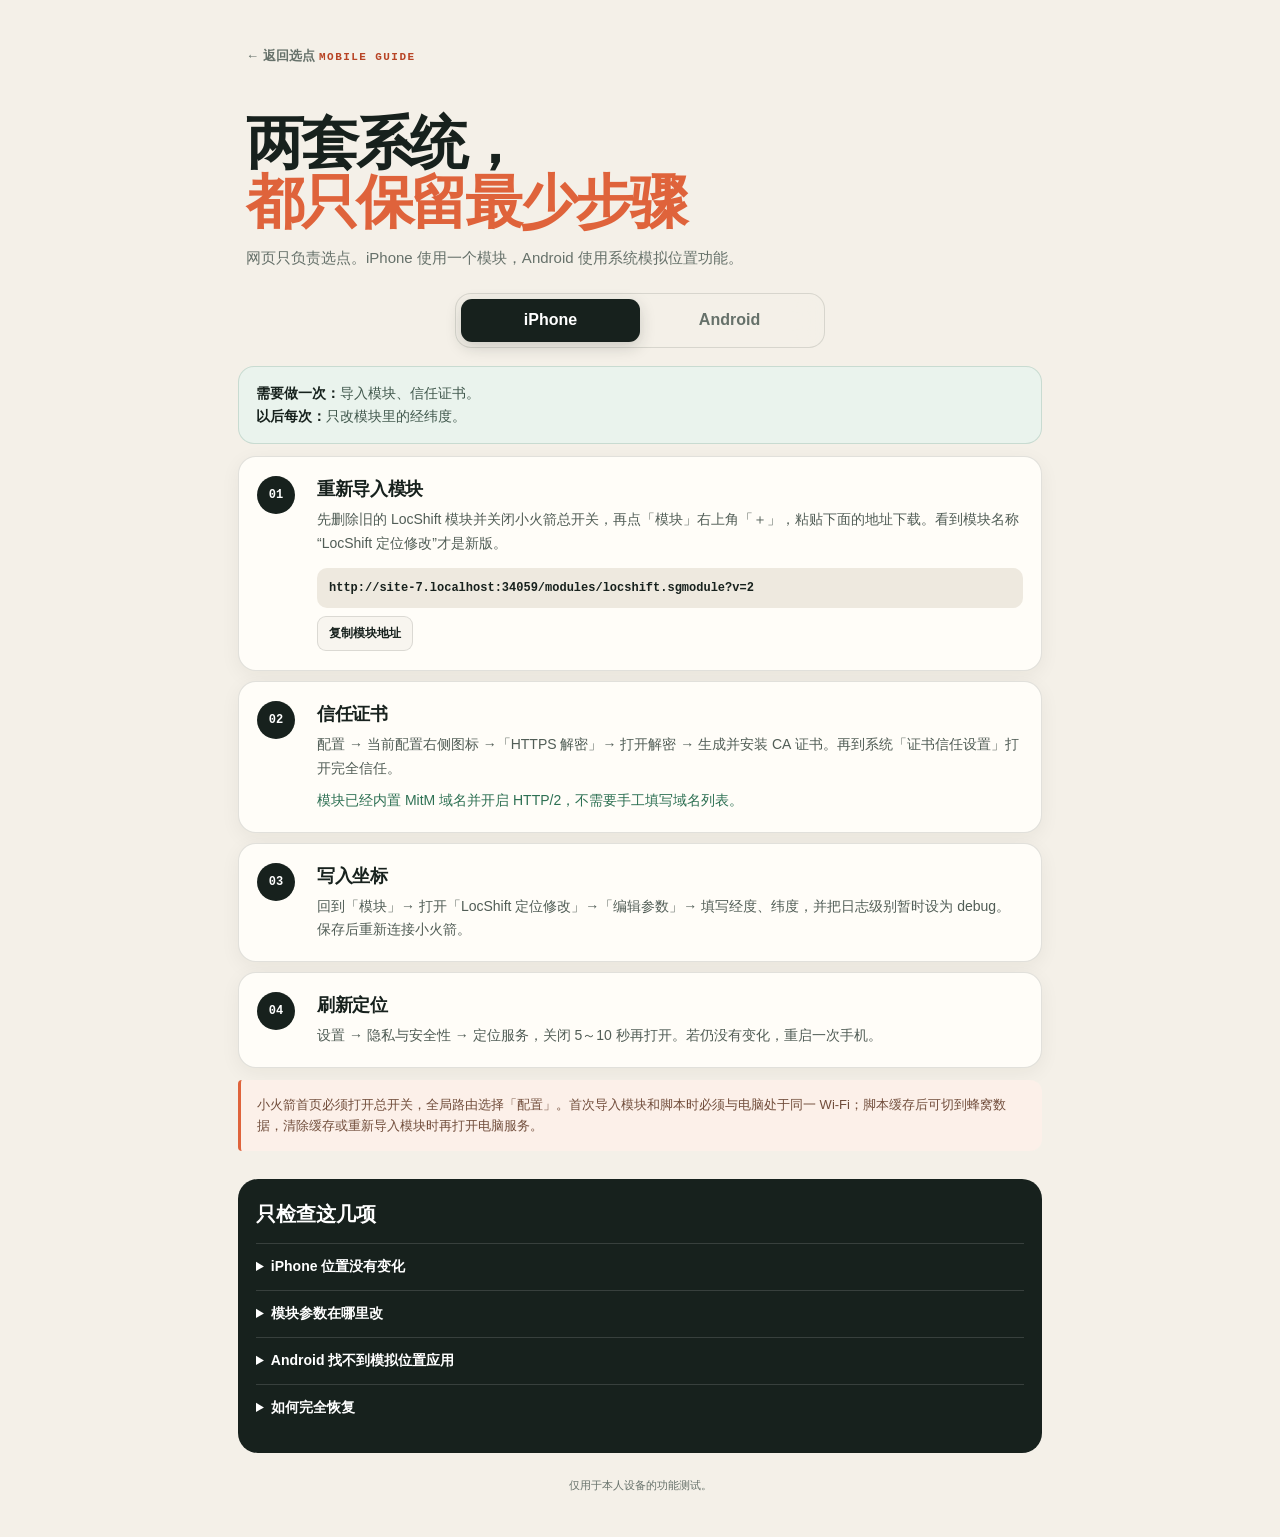
==== guide.html @ 497590f0 "Force clean module reimport and update guide" ====
<!doctype html>
<html lang="zh-CN">
<head>
  <meta charset="utf-8">
  <meta name="viewport" content="width=device-width, initial-scale=1, viewport-fit=cover">
  <meta name="theme-color" content="#f4f0e8">
  <title>LocShift · 手机教程</title>
  <link rel="stylesheet" href="guide.css">
</head>
<body>
  <main class="page">
    <header class="hero">
      <a class="back" href="./">← 返回选点</a>
      <span class="eyebrow">MOBILE GUIDE</span>
      <h1>两套系统，<br><em>都只保留最少步骤</em></h1>
      <p>网页只负责选点。iPhone 使用一个模块，Android 使用系统模拟位置功能。</p>
    </header>

    <div class="tabs" role="tablist" aria-label="选择手机系统">
      <button type="button" role="tab" data-platform="ios" class="active">iPhone</button>
      <button type="button" role="tab" data-platform="android">Android</button>
    </div>

    <section class="platform-panel active" data-platform-panel="ios">
      <div class="summary"><b>需要做一次：</b>导入模块、信任证书。<br><b>以后每次：</b>只改模块里的经纬度。</div>
      <article class="card">
        <span class="step">01</span>
        <div><h2>重新导入模块</h2><p>先删除旧的 LocShift 模块并关闭小火箭总开关，再点「模块」右上角「＋」，粘贴下面的地址下载。看到模块名称“LocShift 定位修改”才是新版。</p><code id="ios-module-url">…/modules/locshift.sgmodule?v=2</code><button type="button" class="copy" data-copy="ios-module-url">复制模块地址</button></div>
      </article>
      <article class="card">
        <span class="step">02</span>
        <div><h2>信任证书</h2><p>配置 → 当前配置右侧图标 →「HTTPS 解密」→ 打开解密 → 生成并安装 CA 证书。再到系统「证书信任设置」打开完全信任。</p><p class="hint">模块已经内置 MitM 域名并开启 HTTP/2，不需要手工填写域名列表。</p></div>
      </article>
      <article class="card">
        <span class="step">03</span>
        <div><h2>写入坐标</h2><p>回到「模块」→ 打开「LocShift 定位修改」→「编辑参数」→ 填写经度、纬度，并把日志级别暂时设为 debug。保存后重新连接小火箭。</p></div>
      </article>
      <article class="card">
        <span class="step">04</span>
        <div><h2>刷新定位</h2><p>设置 → 隐私与安全性 → 定位服务，关闭 5～10 秒再打开。若仍没有变化，重启一次手机。</p></div>
      </article>
      <div class="warning">小火箭首页必须打开总开关，全局路由选择「配置」。首次导入模块和脚本时必须与电脑处于同一 Wi-Fi；脚本缓存后可切到蜂窝数据，清除缓存或重新导入模块时再打开电脑服务。</div>
    </section>

    <section class="platform-panel" data-platform-panel="android">
      <div class="summary"><b>无需代理、证书或 Root。</b><br>首次选择模拟位置应用，以后只需粘贴坐标并启动。</div>
      <article class="card">
        <span class="step">01</span>
        <div><h2>准备模拟位置应用</h2><p>从应用商店安装任意可靠的模拟定位应用。网页不绑定具体应用。</p></div>
      </article>
      <article class="card">
        <span class="step">02</span>
        <div><h2>开启开发者选项</h2><p>设置 → 关于手机 → 连续点击「版本号」约 7 次，直到提示已进入开发者模式。</p></div>
      </article>
      <article class="card">
        <span class="step">03</span>
        <div><h2>选择模拟位置应用</h2><p>设置 → 系统 → 开发者选项 →「选择模拟位置应用」→ 选中刚安装的应用。</p></div>
      </article>
      <article class="card">
        <span class="step">04</span>
        <div><h2>粘贴并启动</h2><p>在本站选点，点「复制坐标」，粘贴到模拟定位应用并启动。停止应用或重启手机即可恢复真实位置。</p></div>
      </article>
      <div class="warning">不同品牌的开发者选项位置略有差异，可搜索“手机品牌 + 开发者选项 + 模拟位置应用”。</div>
    </section>

    <section class="faq">
      <h2>只检查这几项</h2>
      <details><summary>iPhone 位置没有变化</summary><p>确认小火箭总开关已开、模块已启用、HTTPS 解密已开、证书完全信任；再断连一次小火箭并重启定位服务。室内比户外更容易看到网络定位结果。</p></details>
      <details><summary>模块参数在哪里改</summary><p>小火箭「模块」中不要只点开关，要点击「LocShift 定位测试」进入详情，选择「编辑参数」。修改后保存，并重新连接小火箭。</p></details>
      <details><summary>Android 找不到模拟位置应用</summary><p>部分品牌把该选项放在「开发者选项 → 调试」或「位置模拟」中。请确认已安装支持模拟定位的应用，并且已开启开发者选项。</p></details>
      <details><summary>如何完全恢复</summary><p>iPhone 关闭模块或小火箭总开关，再关开定位服务。Android 停止模拟定位应用，或把「选择模拟位置应用」改为「无」。</p></details>
    </section>

    <footer>仅用于本人设备的功能测试。</footer>
  </main>
  <div class="toast" id="toast" role="status"></div>
  <script src="guide.js"></script>
</body>
</html>
---- guide.css ----
:root {
  --ink: #17211d;
  --muted: #66716a;
  --paper: #f4f0e8;
  --card: #fffdf8;
  --line: rgba(23, 33, 29, .13);
  --accent: #df633b;
  --accent-dark: #b84425;
  --sans: "Avenir Next", -apple-system, BlinkMacSystemFont, "Segoe UI", "PingFang SC", "Microsoft YaHei", sans-serif;
  --mono: "SFMono-Regular", "Cascadia Mono", Consolas, monospace;
}

* { box-sizing: border-box; }
html, body { width: 100%; max-width: 100vw; }
body { margin: 0; overflow-x: hidden; background: var(--paper); color: var(--ink); font-family: var(--sans); -webkit-font-smoothing: antialiased; }
button { color: inherit; font: inherit; cursor: pointer; }
.page { width: 100%; max-width: 840px; overflow-x: clip; margin: 0 auto; padding: max(22px, env(safe-area-inset-top)) 18px calc(40px + env(safe-area-inset-bottom)); }
.hero { padding: 24px 8px 22px; }
.back { display: inline-block; margin-bottom: 36px; color: var(--muted); font-size: 13px; font-weight: 700; text-decoration: none; }
.eyebrow { color: var(--accent-dark); font: 700 11px/1.2 var(--mono); letter-spacing: .13em; }
h1 { margin: 12px 0 14px; font-size: clamp(34px, 8vw, 58px); line-height: 1.02; letter-spacing: -.055em; }
h1 em { color: var(--accent); font-style: normal; }
.hero p { max-width: 600px; margin: 0; color: var(--muted); font-size: 15px; line-height: 1.7; }

.tabs { position: sticky; z-index: 10; top: 0; display: grid; grid-template-columns: 1fr 1fr; max-width: 370px; margin: 0 auto 18px; padding: 5px; border: 1px solid var(--line); border-radius: 16px; background: rgba(244, 240, 232, .92); backdrop-filter: blur(14px); }
.tabs button { min-height: 43px; border: 0; border-radius: 11px; background: transparent; color: var(--muted); font-weight: 800; }
.tabs button.active { background: var(--ink); color: white; box-shadow: 0 5px 16px rgba(23, 33, 29, .18); }
.platform-panel { display: none; }
.platform-panel.active { display: block; animation: enter .22s ease-out; }
@keyframes enter { from { opacity: 0; transform: translateY(5px); } to { opacity: 1; transform: none; } }
.summary { margin-bottom: 12px; padding: 15px 17px; border: 1px solid rgba(45, 112, 83, .18); border-radius: 16px; background: #eaf3ed; color: #42594e; font-size: 14px; line-height: 1.65; }
.summary b { color: var(--ink); }
.card { display: grid; grid-template-columns: 48px minmax(0, 1fr); gap: 12px; margin-bottom: 10px; padding: 19px 18px; border: 1px solid var(--line); border-radius: 18px; background: var(--card); box-shadow: 0 5px 20px rgba(35, 28, 20, .055); }
.card > div { min-width: 0; }
.step { display: grid; width: 38px; height: 38px; place-items: center; border-radius: 50%; background: var(--ink); color: white; font: 700 12px/1 var(--mono); }
.card h2 { margin: 1px 0 7px; font-size: 18px; letter-spacing: -.02em; }
.card p { margin: 0; color: #515d56; font-size: 14px; line-height: 1.7; }
.hint { margin-top: 8px !important; color: #2d7053 !important; }
code { display: block; max-width: 100%; overflow-wrap: anywhere; word-break: break-word; margin: 12px 0 8px; padding: 11px 12px; border-radius: 10px; background: #eee9df; font: 600 12px/1.55 var(--mono); }
.copy { padding: 8px 11px; border: 1px solid var(--line); border-radius: 9px; background: #f8f5ef; font-size: 12px; font-weight: 700; }
.warning { margin: 12px 0 2px; padding: 14px 16px; border-left: 3px solid var(--accent); border-radius: 4px 12px 12px 4px; background: #fcf0e9; color: #714d3b; font-size: 13px; line-height: 1.65; }

.faq { margin-top: 28px; padding: 22px 18px; border-radius: 20px; background: var(--ink); color: white; }
.faq h2 { margin: 0 0 15px; font-size: 20px; }
.faq details { border-top: 1px solid rgba(255,255,255,.14); }
.faq summary { padding: 14px 0; font-size: 14px; font-weight: 700; cursor: pointer; }
.faq p { margin: -3px 0 15px; color: rgba(255,255,255,.7); font-size: 13px; line-height: 1.7; }
footer { padding: 25px 0 4px; color: var(--muted); font-size: 11px; text-align: center; }
.toast { position: fixed; right: 14px; bottom: calc(14px + env(safe-area-inset-bottom)); left: 14px; z-index: 20; margin: auto; max-width: 360px; padding: 12px 15px; border-radius: 12px; background: var(--ink); color: white; font-size: 13px; text-align: center; opacity: 0; transform: translateY(8px); pointer-events: none; transition: .2s; }
.toast.show { opacity: 1; transform: none; }

@media (max-width: 560px) {
  .page { width: 100vw; max-width: 100vw; padding-inline: 12px; }
  .tabs { width: 100%; max-width: 366px; }
  .card { width: 100%; max-width: 100%; }
  .hero { padding: 14px 5px 20px; }
  .back { margin-bottom: 28px; }
  .card { grid-template-columns: 40px minmax(0, 1fr); gap: 9px; padding: 16px 14px; }
  .step { width: 34px; height: 34px; }
  .card h2 { font-size: 17px; }
}
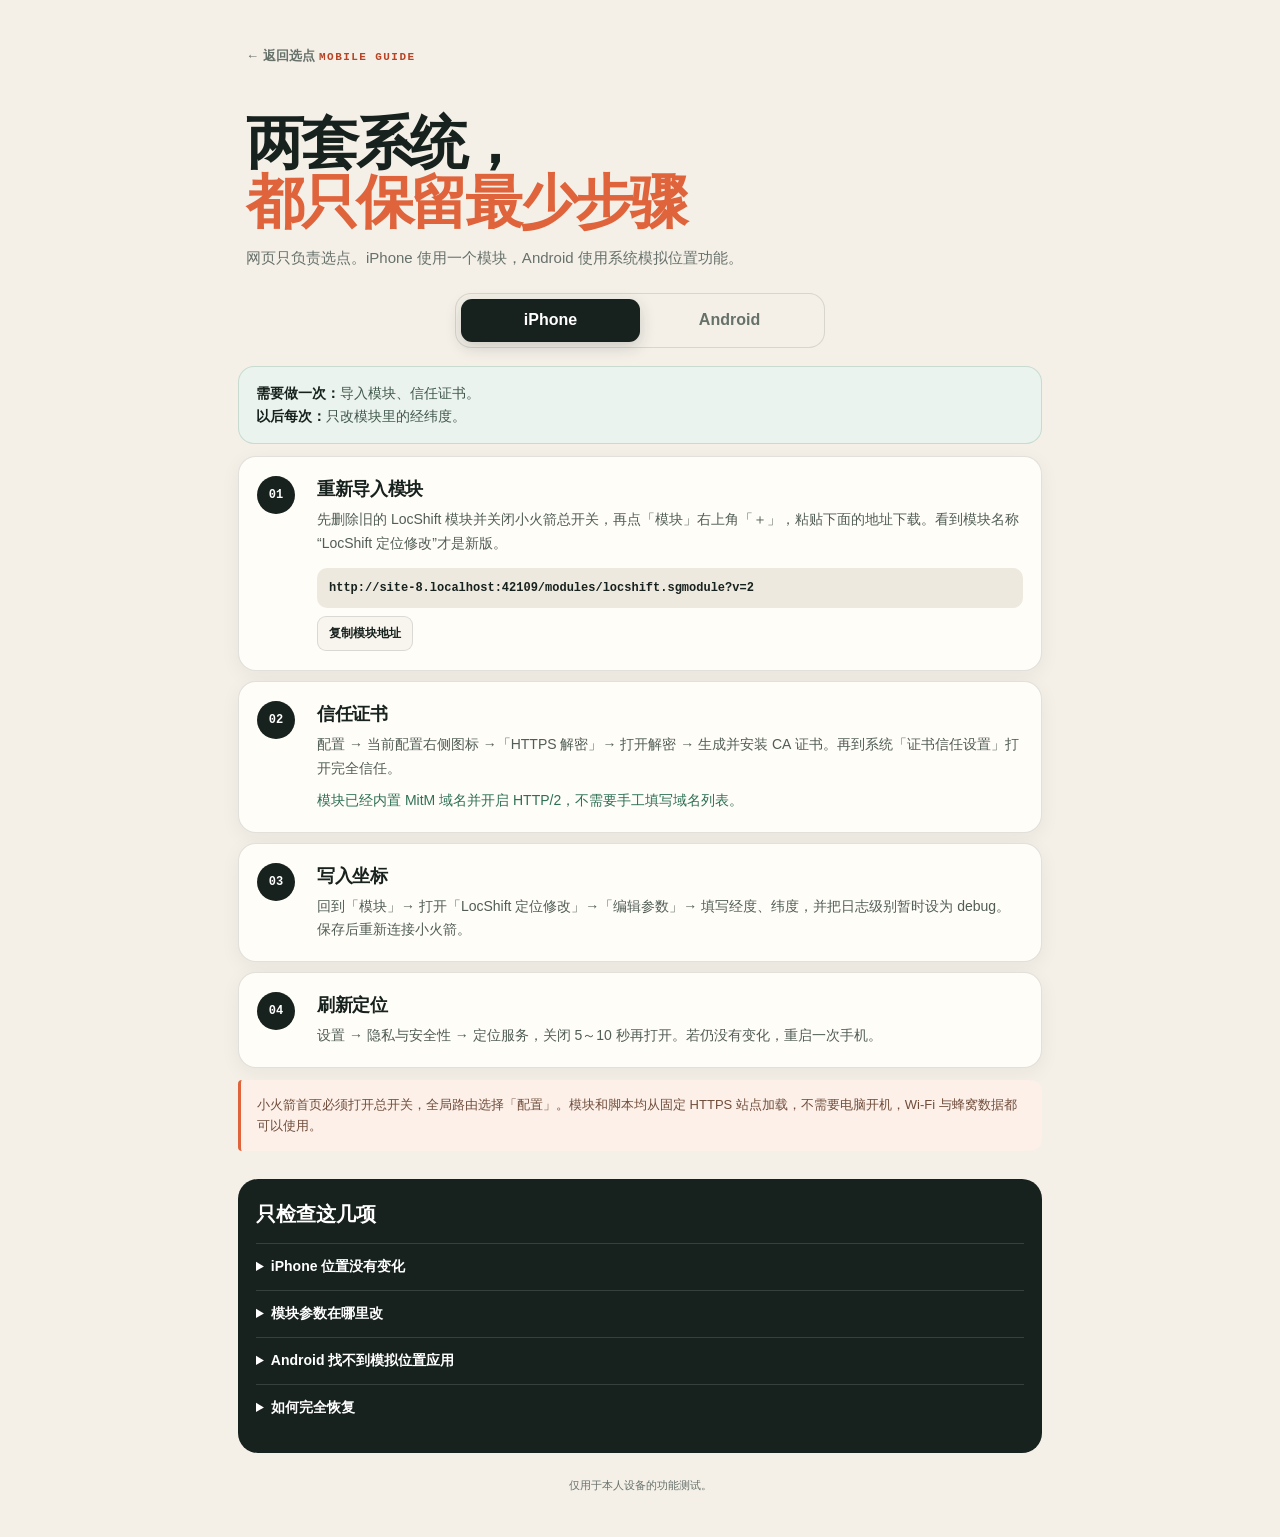
==== commit 46ffaf7d: "Correct permanent hosting guidance" ====
--- a/guide.html
+++ b/guide.html
@@ -39,7 +39,7 @@
         <span class="step">04</span>
         <div><h2>刷新定位</h2><p>设置 → 隐私与安全性 → 定位服务，关闭 5～10 秒再打开。若仍没有变化，重启一次手机。</p></div>
       </article>
-      <div class="warning">小火箭首页必须打开总开关，全局路由选择「配置」。首次导入模块和脚本时必须与电脑处于同一 Wi-Fi；脚本缓存后可切到蜂窝数据，清除缓存或重新导入模块时再打开电脑服务。</div>
+      <div class="warning">小火箭首页必须打开总开关，全局路由选择「配置」。模块和脚本均从固定 HTTPS 站点加载，不需要电脑开机，Wi-Fi 与蜂窝数据都可以使用。</div>
     </section>
 
     <section class="platform-panel" data-platform-panel="android">
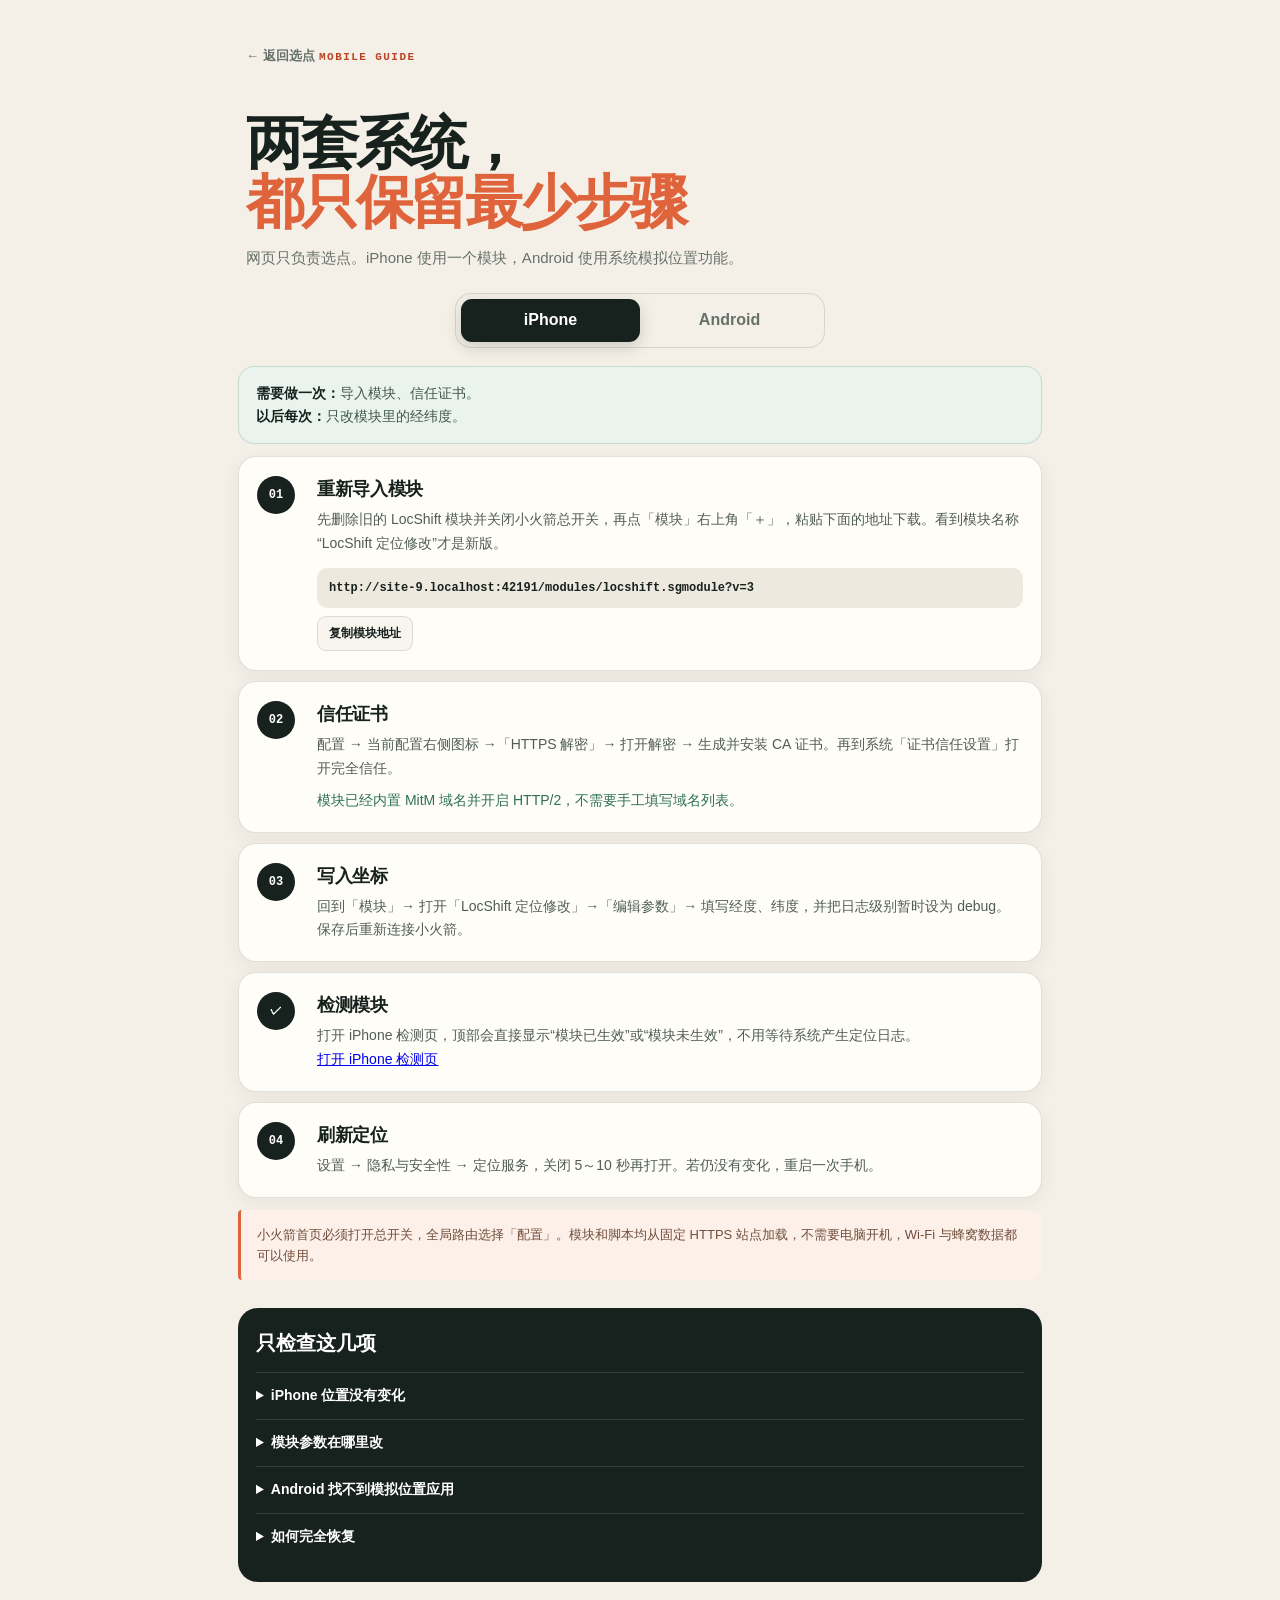
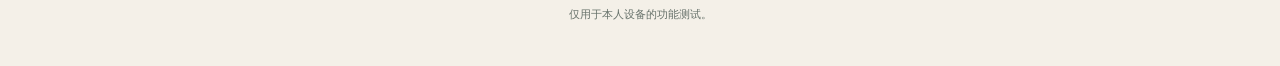
==== commit 2bab9aa1: "Add active iPhone module diagnostic page" ====
--- a/guide.html
+++ b/guide.html
@@ -25,7 +25,7 @@
       <div class="summary"><b>需要做一次：</b>导入模块、信任证书。<br><b>以后每次：</b>只改模块里的经纬度。</div>
       <article class="card">
         <span class="step">01</span>
-        <div><h2>重新导入模块</h2><p>先删除旧的 LocShift 模块并关闭小火箭总开关，再点「模块」右上角「＋」，粘贴下面的地址下载。看到模块名称“LocShift 定位修改”才是新版。</p><code id="ios-module-url">…/modules/locshift.sgmodule?v=2</code><button type="button" class="copy" data-copy="ios-module-url">复制模块地址</button></div>
+        <div><h2>重新导入模块</h2><p>先删除旧的 LocShift 模块并关闭小火箭总开关，再点「模块」右上角「＋」，粘贴下面的地址下载。看到模块名称“LocShift 定位修改”才是新版。</p><code id="ios-module-url">…/modules/locshift.sgmodule?v=3</code><button type="button" class="copy" data-copy="ios-module-url">复制模块地址</button></div>
       </article>
       <article class="card">
         <span class="step">02</span>
@@ -34,6 +34,10 @@
       <article class="card">
         <span class="step">03</span>
         <div><h2>写入坐标</h2><p>回到「模块」→ 打开「LocShift 定位修改」→「编辑参数」→ 填写经度、纬度，并把日志级别暂时设为 debug。保存后重新连接小火箭。</p></div>
+      </article>
+      <article class="card">
+        <span class="step">✓</span>
+        <div><h2>检测模块</h2><p>打开 iPhone 检测页，顶部会直接显示“模块已生效”或“模块未生效”，不用等待系统产生定位日志。</p><p><a href="ios.html">打开 iPhone 检测页</a></p></div>
       </article>
       <article class="card">
         <span class="step">04</span>
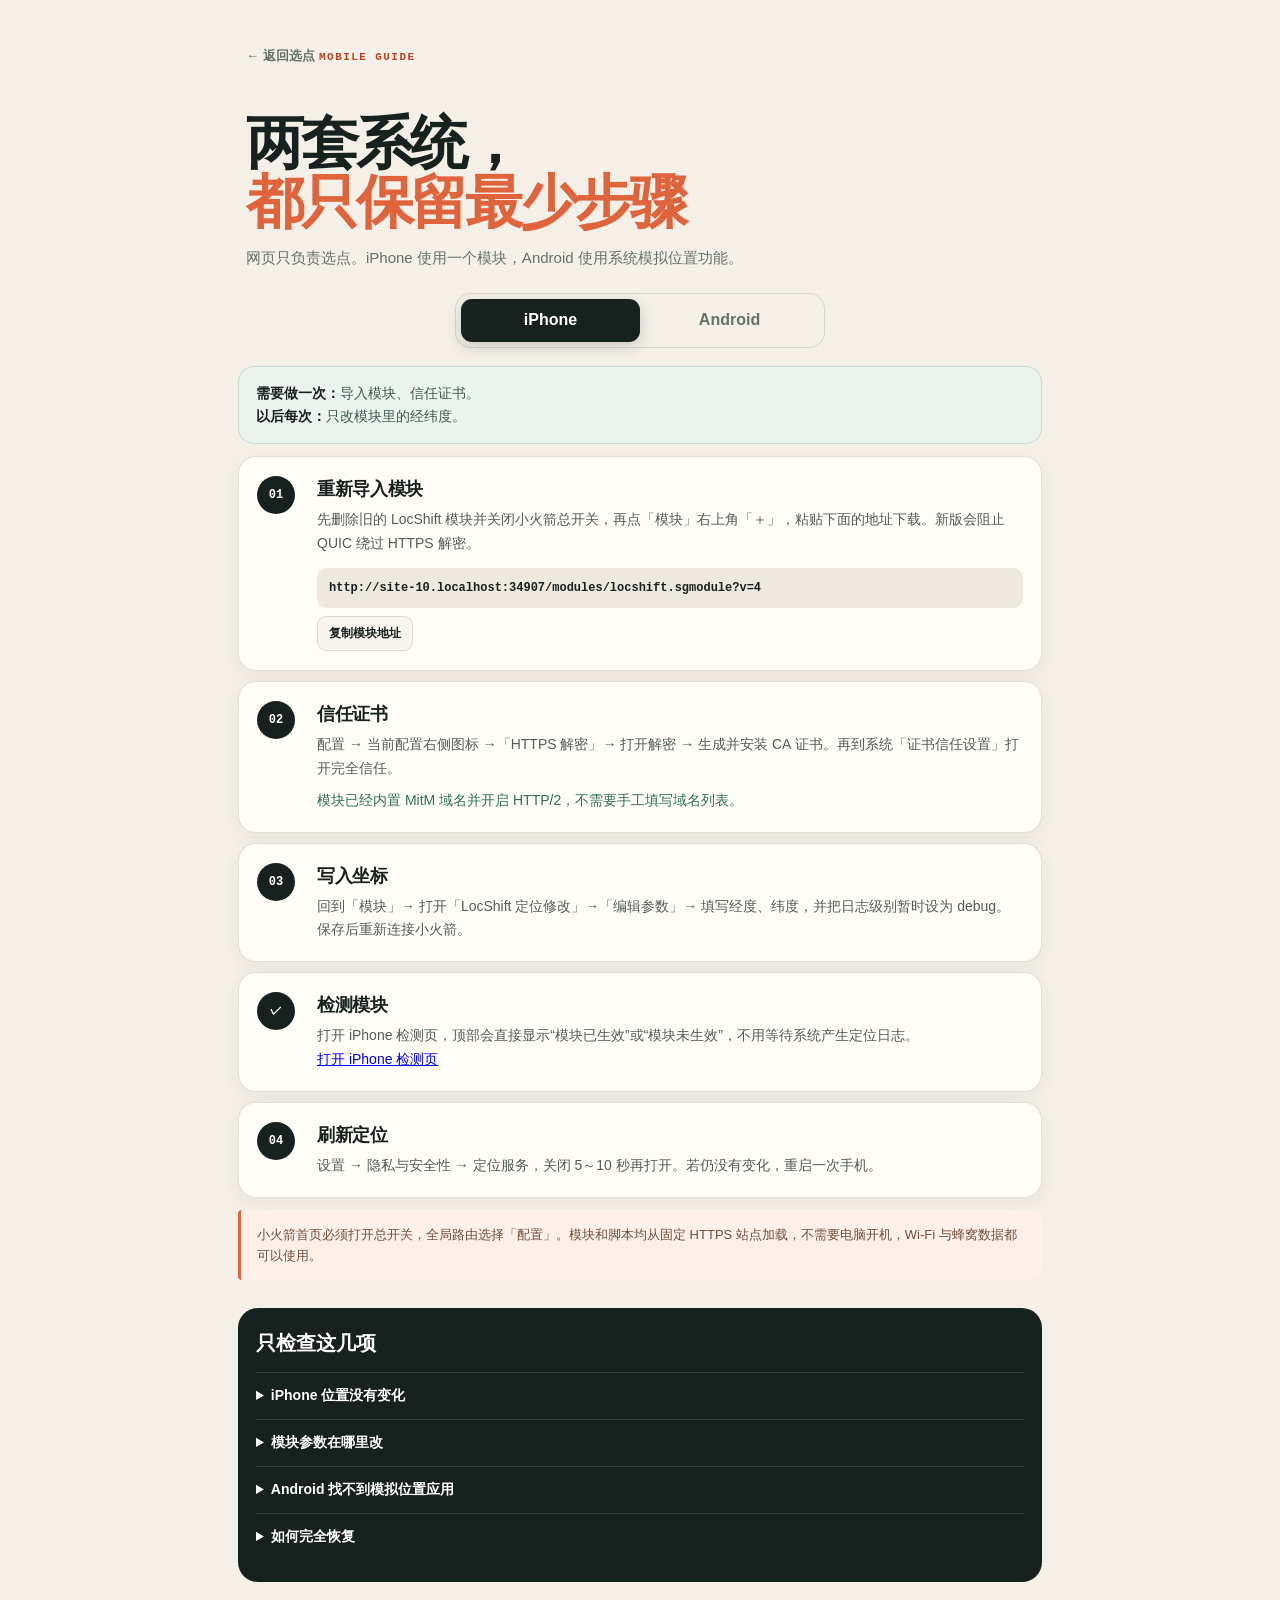
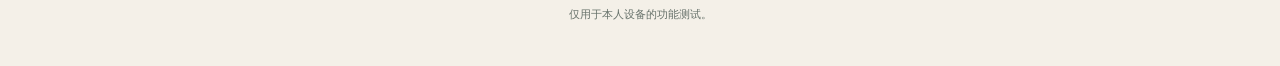
==== commit 534f0edc: "Block QUIC to restore WLOC interception" ====
--- a/guide.html
+++ b/guide.html
@@ -25,7 +25,7 @@
       <div class="summary"><b>需要做一次：</b>导入模块、信任证书。<br><b>以后每次：</b>只改模块里的经纬度。</div>
       <article class="card">
         <span class="step">01</span>
-        <div><h2>重新导入模块</h2><p>先删除旧的 LocShift 模块并关闭小火箭总开关，再点「模块」右上角「＋」，粘贴下面的地址下载。看到模块名称“LocShift 定位修改”才是新版。</p><code id="ios-module-url">…/modules/locshift.sgmodule?v=3</code><button type="button" class="copy" data-copy="ios-module-url">复制模块地址</button></div>
+        <div><h2>重新导入模块</h2><p>先删除旧的 LocShift 模块并关闭小火箭总开关，再点「模块」右上角「＋」，粘贴下面的地址下载。新版会阻止 QUIC 绕过 HTTPS 解密。</p><code id="ios-module-url">…/modules/locshift.sgmodule?v=4</code><button type="button" class="copy" data-copy="ios-module-url">复制模块地址</button></div>
       </article>
       <article class="card">
         <span class="step">02</span>
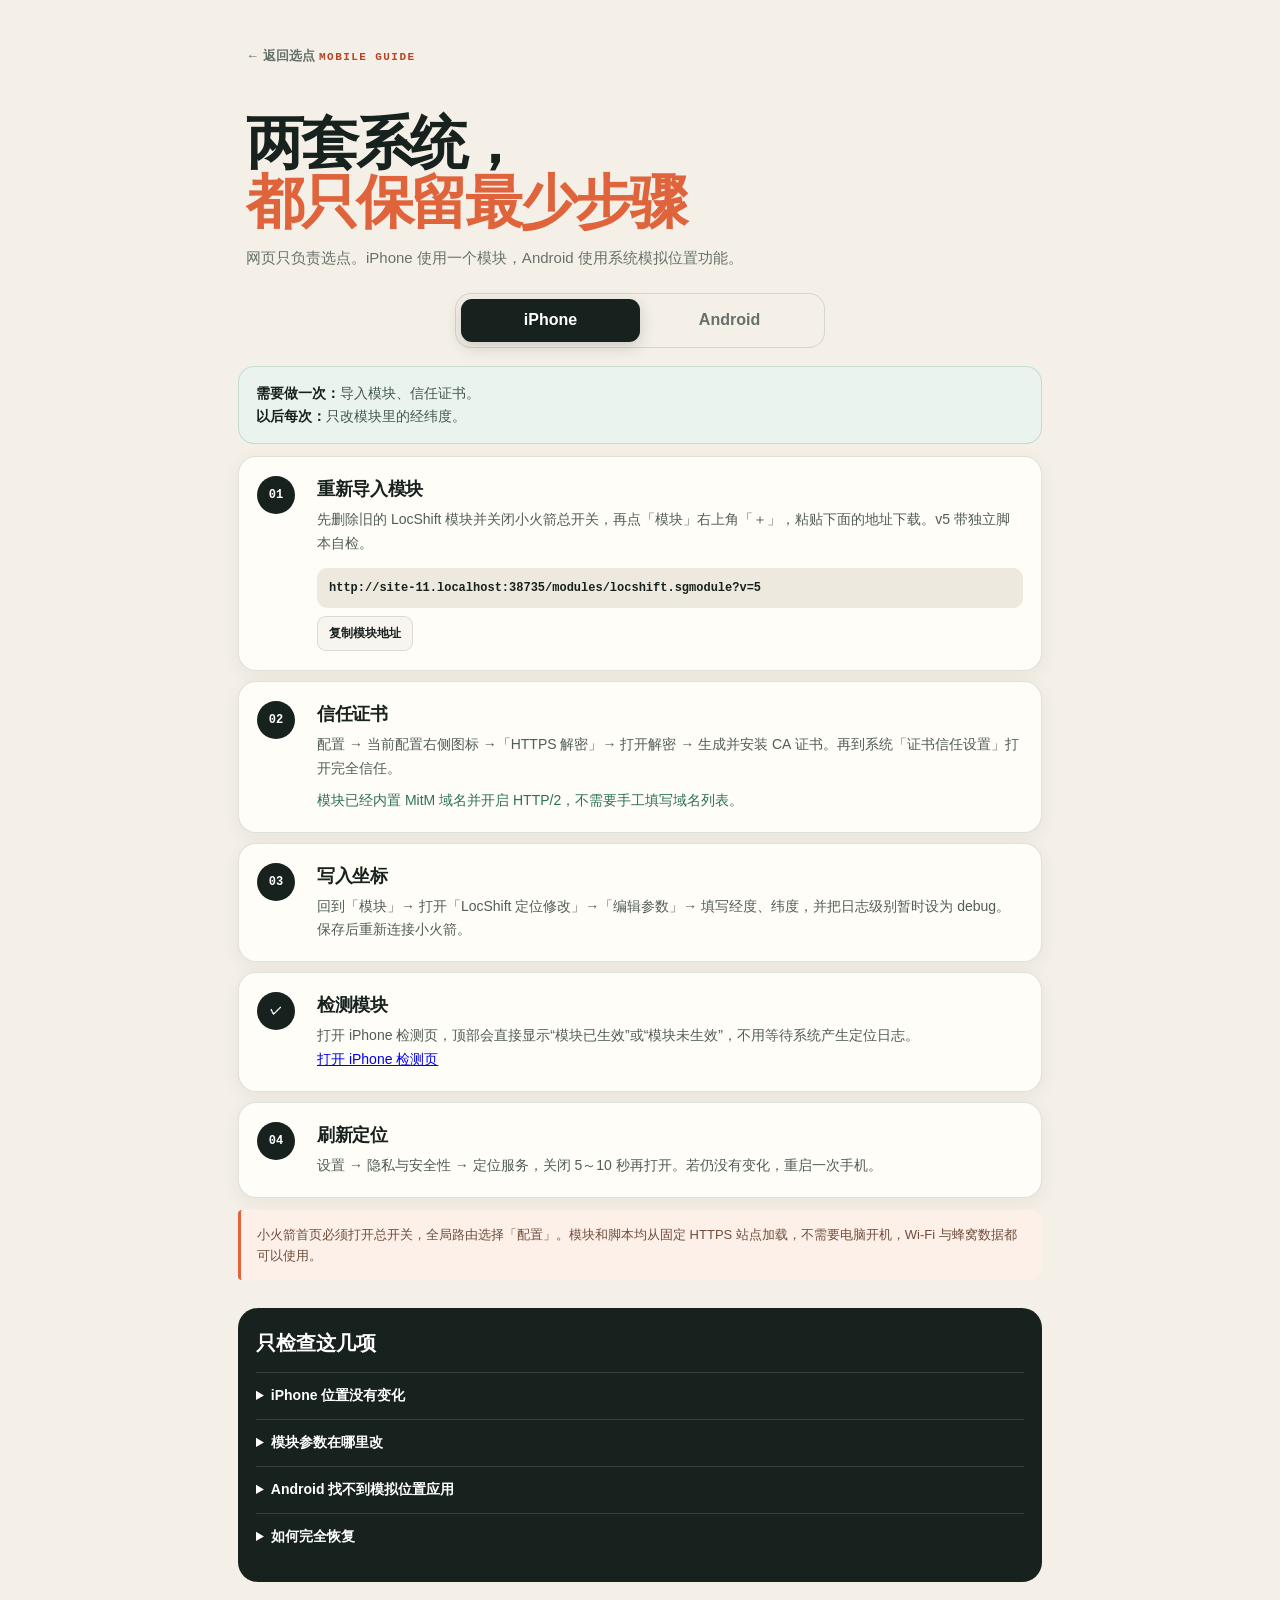
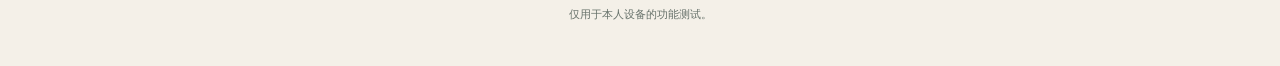
==== commit 49c8c41c: "Add transport-independent module execution probe" ====
--- a/guide.html
+++ b/guide.html
@@ -25,7 +25,7 @@
       <div class="summary"><b>需要做一次：</b>导入模块、信任证书。<br><b>以后每次：</b>只改模块里的经纬度。</div>
       <article class="card">
         <span class="step">01</span>
-        <div><h2>重新导入模块</h2><p>先删除旧的 LocShift 模块并关闭小火箭总开关，再点「模块」右上角「＋」，粘贴下面的地址下载。新版会阻止 QUIC 绕过 HTTPS 解密。</p><code id="ios-module-url">…/modules/locshift.sgmodule?v=4</code><button type="button" class="copy" data-copy="ios-module-url">复制模块地址</button></div>
+        <div><h2>重新导入模块</h2><p>先删除旧的 LocShift 模块并关闭小火箭总开关，再点「模块」右上角「＋」，粘贴下面的地址下载。v5 带独立脚本自检。</p><code id="ios-module-url">…/modules/locshift.sgmodule?v=5</code><button type="button" class="copy" data-copy="ios-module-url">复制模块地址</button></div>
       </article>
       <article class="card">
         <span class="step">02</span>
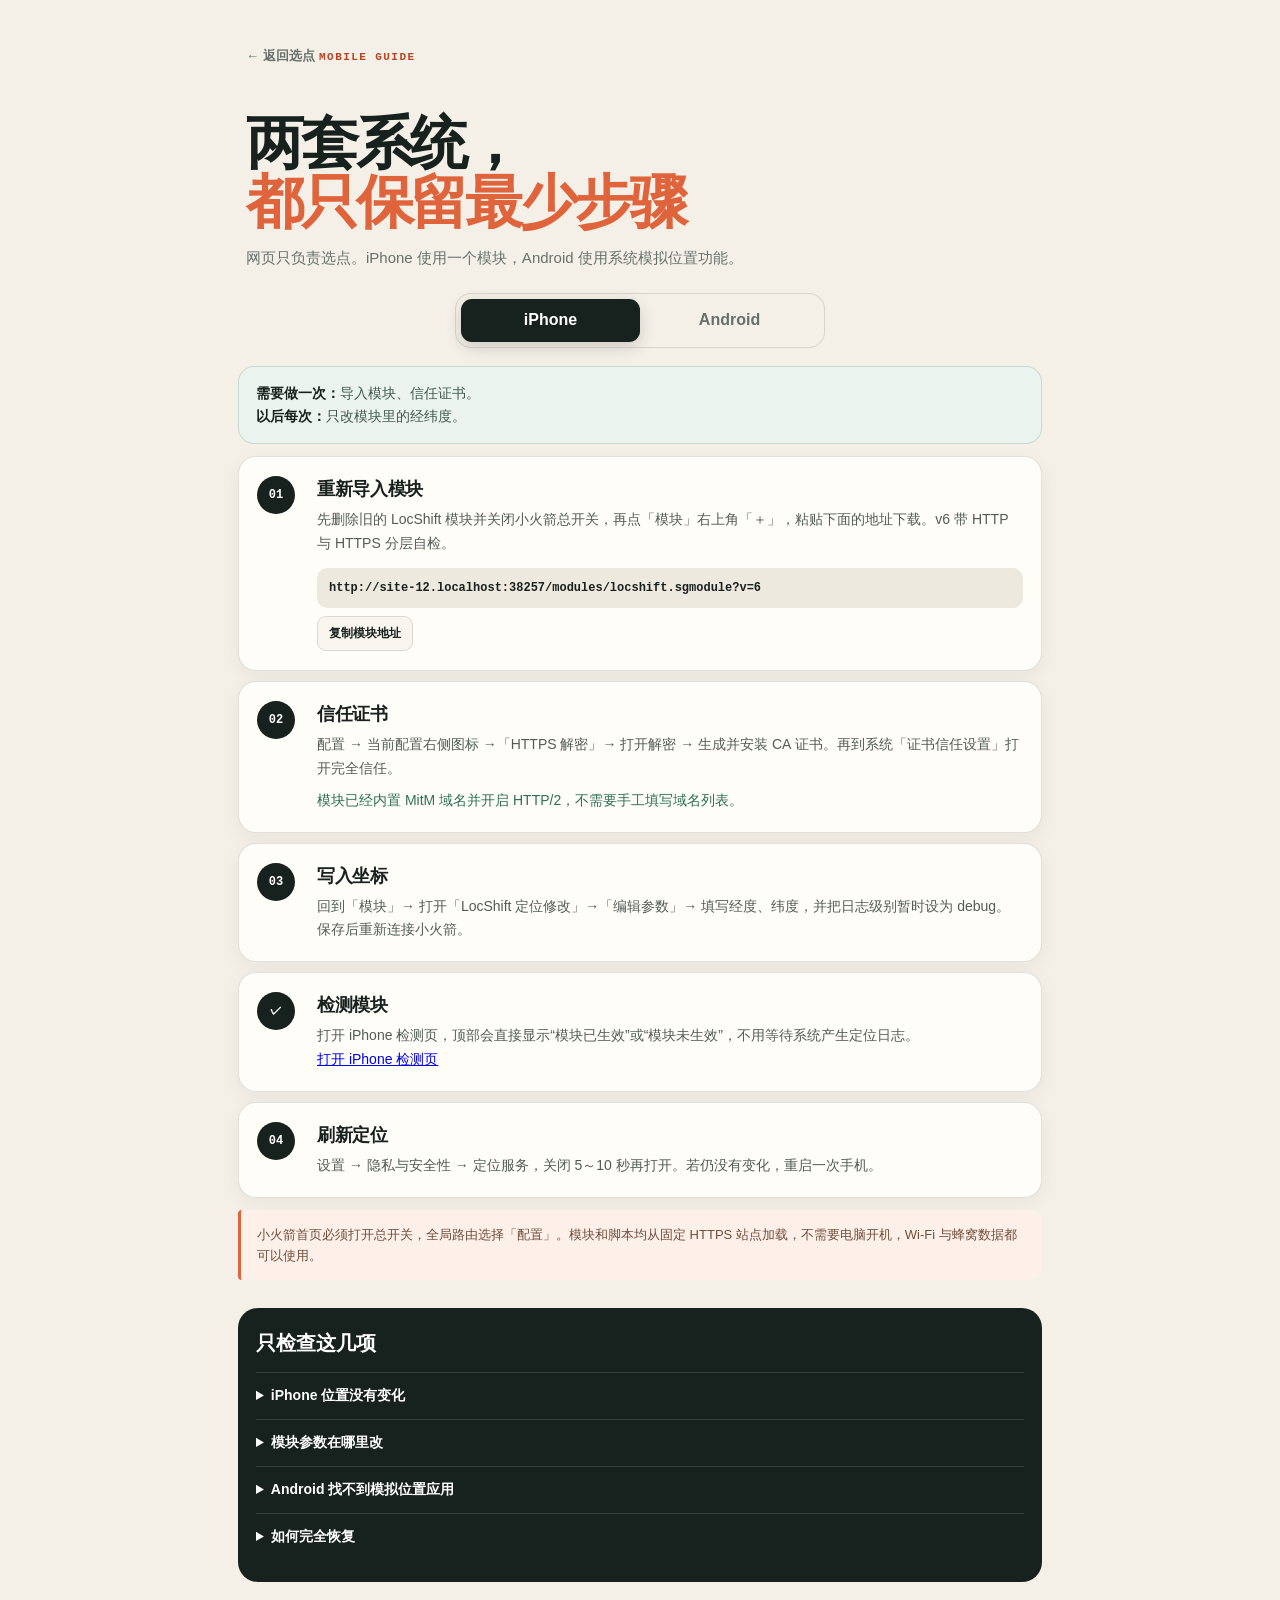
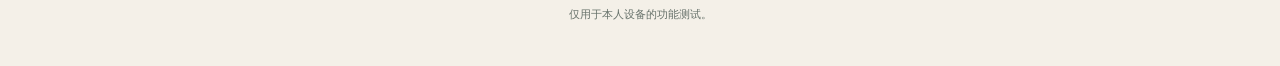
==== commit b5b9781f: "Add HTTPS interception probe" ====
--- a/guide.html
+++ b/guide.html
@@ -25,7 +25,7 @@
       <div class="summary"><b>需要做一次：</b>导入模块、信任证书。<br><b>以后每次：</b>只改模块里的经纬度。</div>
       <article class="card">
         <span class="step">01</span>
-        <div><h2>重新导入模块</h2><p>先删除旧的 LocShift 模块并关闭小火箭总开关，再点「模块」右上角「＋」，粘贴下面的地址下载。v5 带独立脚本自检。</p><code id="ios-module-url">…/modules/locshift.sgmodule?v=5</code><button type="button" class="copy" data-copy="ios-module-url">复制模块地址</button></div>
+        <div><h2>重新导入模块</h2><p>先删除旧的 LocShift 模块并关闭小火箭总开关，再点「模块」右上角「＋」，粘贴下面的地址下载。v6 带 HTTP 与 HTTPS 分层自检。</p><code id="ios-module-url">…/modules/locshift.sgmodule?v=6</code><button type="button" class="copy" data-copy="ios-module-url">复制模块地址</button></div>
       </article>
       <article class="card">
         <span class="step">02</span>
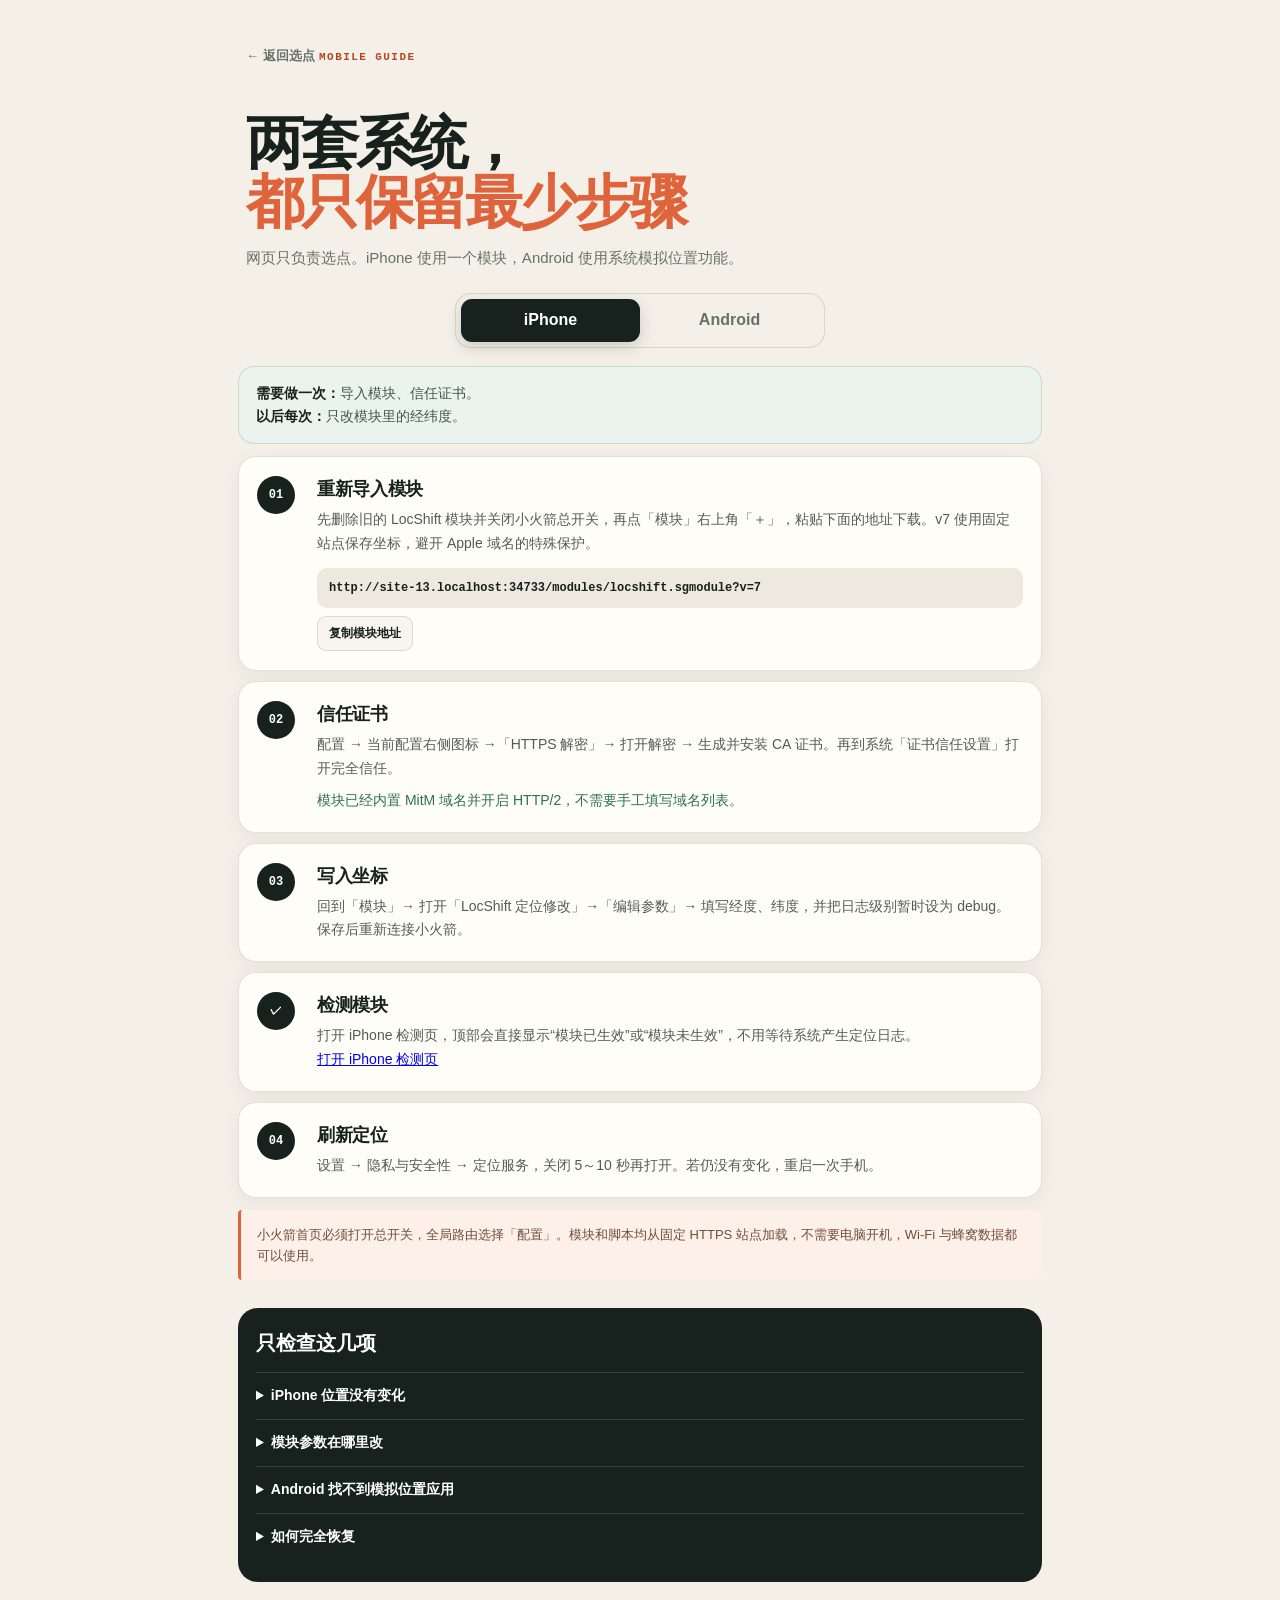
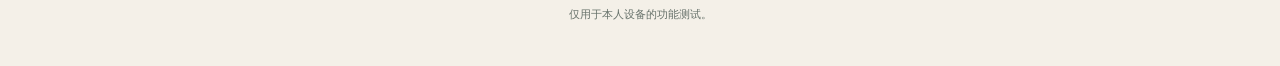
==== commit 2ea822dd: "Route settings around protected Apple domain" ====
--- a/guide.html
+++ b/guide.html
@@ -25,7 +25,7 @@
       <div class="summary"><b>需要做一次：</b>导入模块、信任证书。<br><b>以后每次：</b>只改模块里的经纬度。</div>
       <article class="card">
         <span class="step">01</span>
-        <div><h2>重新导入模块</h2><p>先删除旧的 LocShift 模块并关闭小火箭总开关，再点「模块」右上角「＋」，粘贴下面的地址下载。v6 带 HTTP 与 HTTPS 分层自检。</p><code id="ios-module-url">…/modules/locshift.sgmodule?v=6</code><button type="button" class="copy" data-copy="ios-module-url">复制模块地址</button></div>
+        <div><h2>重新导入模块</h2><p>先删除旧的 LocShift 模块并关闭小火箭总开关，再点「模块」右上角「＋」，粘贴下面的地址下载。v7 使用固定站点保存坐标，避开 Apple 域名的特殊保护。</p><code id="ios-module-url">…/modules/locshift.sgmodule?v=7</code><button type="button" class="copy" data-copy="ios-module-url">复制模块地址</button></div>
       </article>
       <article class="card">
         <span class="step">02</span>
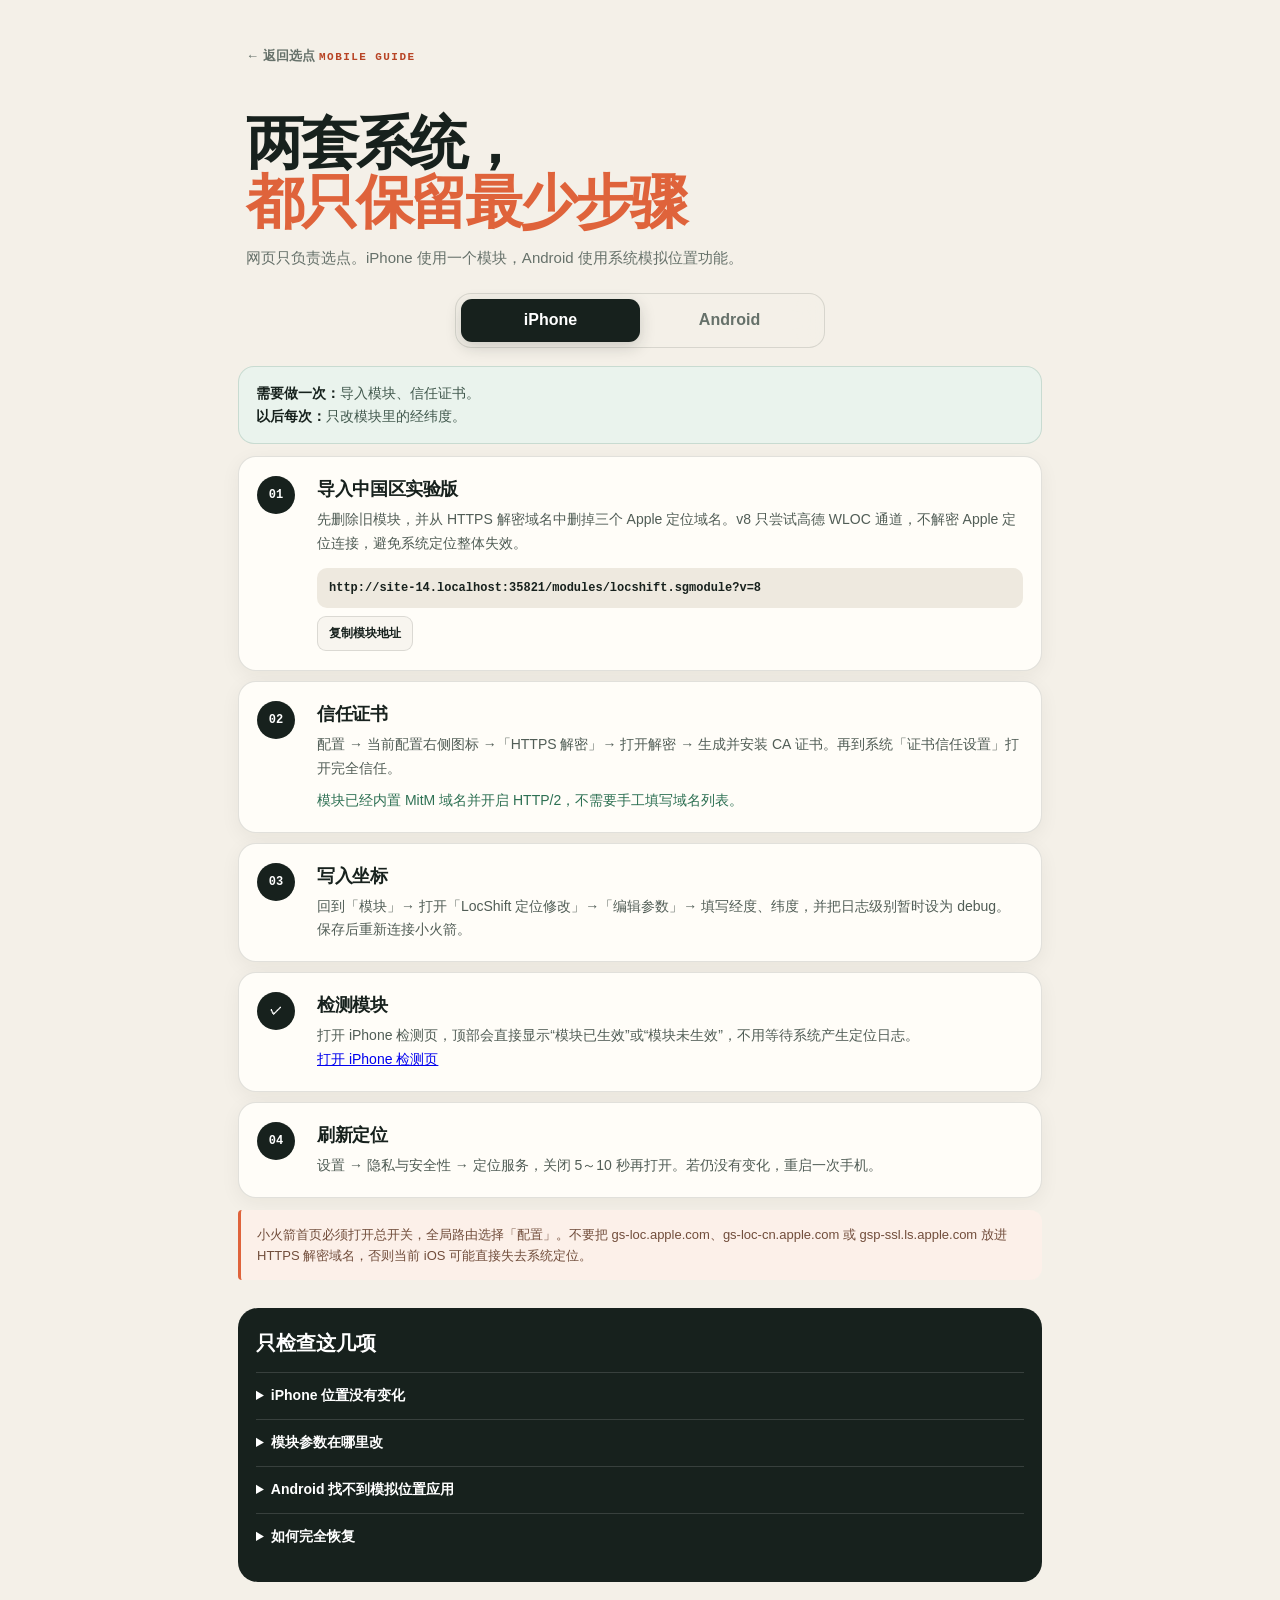
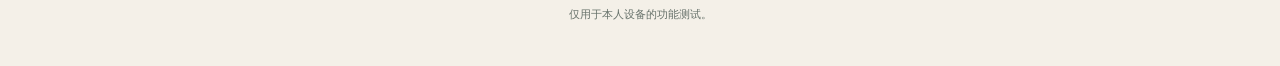
==== commit 14ff93e8: "Avoid breaking protected Apple location connections" ====
--- a/guide.html
+++ b/guide.html
@@ -25,7 +25,7 @@
       <div class="summary"><b>需要做一次：</b>导入模块、信任证书。<br><b>以后每次：</b>只改模块里的经纬度。</div>
       <article class="card">
         <span class="step">01</span>
-        <div><h2>重新导入模块</h2><p>先删除旧的 LocShift 模块并关闭小火箭总开关，再点「模块」右上角「＋」，粘贴下面的地址下载。v7 使用固定站点保存坐标，避开 Apple 域名的特殊保护。</p><code id="ios-module-url">…/modules/locshift.sgmodule?v=7</code><button type="button" class="copy" data-copy="ios-module-url">复制模块地址</button></div>
+        <div><h2>导入中国区实验版</h2><p>先删除旧模块，并从 HTTPS 解密域名中删掉三个 Apple 定位域名。v8 只尝试高德 WLOC 通道，不解密 Apple 定位连接，避免系统定位整体失效。</p><code id="ios-module-url">…/modules/locshift.sgmodule?v=8</code><button type="button" class="copy" data-copy="ios-module-url">复制模块地址</button></div>
       </article>
       <article class="card">
         <span class="step">02</span>
@@ -43,7 +43,7 @@
         <span class="step">04</span>
         <div><h2>刷新定位</h2><p>设置 → 隐私与安全性 → 定位服务，关闭 5～10 秒再打开。若仍没有变化，重启一次手机。</p></div>
       </article>
-      <div class="warning">小火箭首页必须打开总开关，全局路由选择「配置」。模块和脚本均从固定 HTTPS 站点加载，不需要电脑开机，Wi-Fi 与蜂窝数据都可以使用。</div>
+      <div class="warning">小火箭首页必须打开总开关，全局路由选择「配置」。不要把 gs-loc.apple.com、gs-loc-cn.apple.com 或 gsp-ssl.ls.apple.com 放进 HTTPS 解密域名，否则当前 iOS 可能直接失去系统定位。</div>
     </section>
 
     <section class="platform-panel" data-platform-panel="android">
